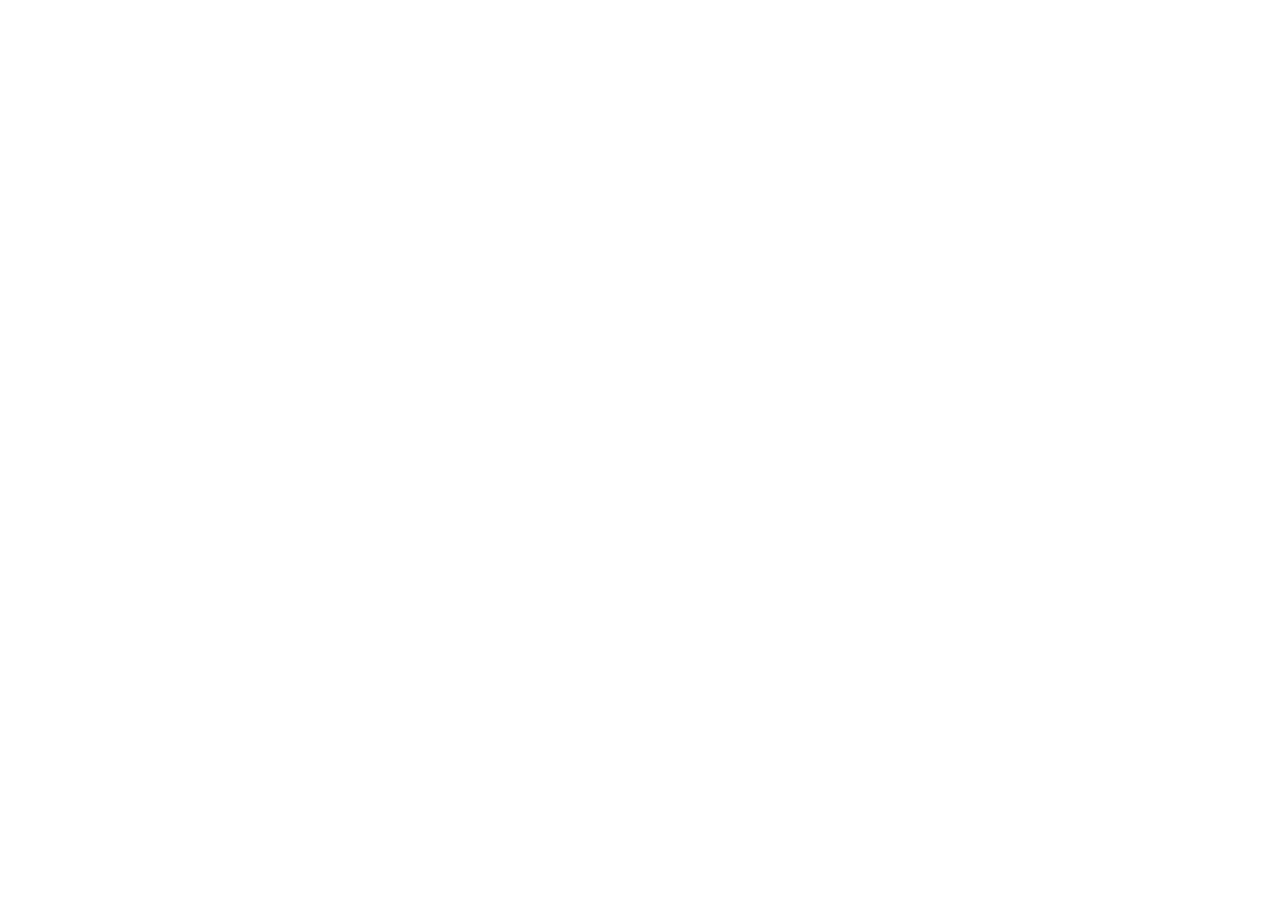
==== Calculator/index.html @ 1c5c176b "initial commit" ====
<!doctype html>
<html lang="en">
  <head>
    <meta charset="UTF-8" />
    <meta name="viewport" content="width=device-width, initial-scale=1.0" />
    <title>Document</title>
    <script src="script.js" defer></script>
    <link rel="stylesheet" href="style.css" />
  </head>
  <body>
    <div class="calculator"></div>
  </body>
</html>
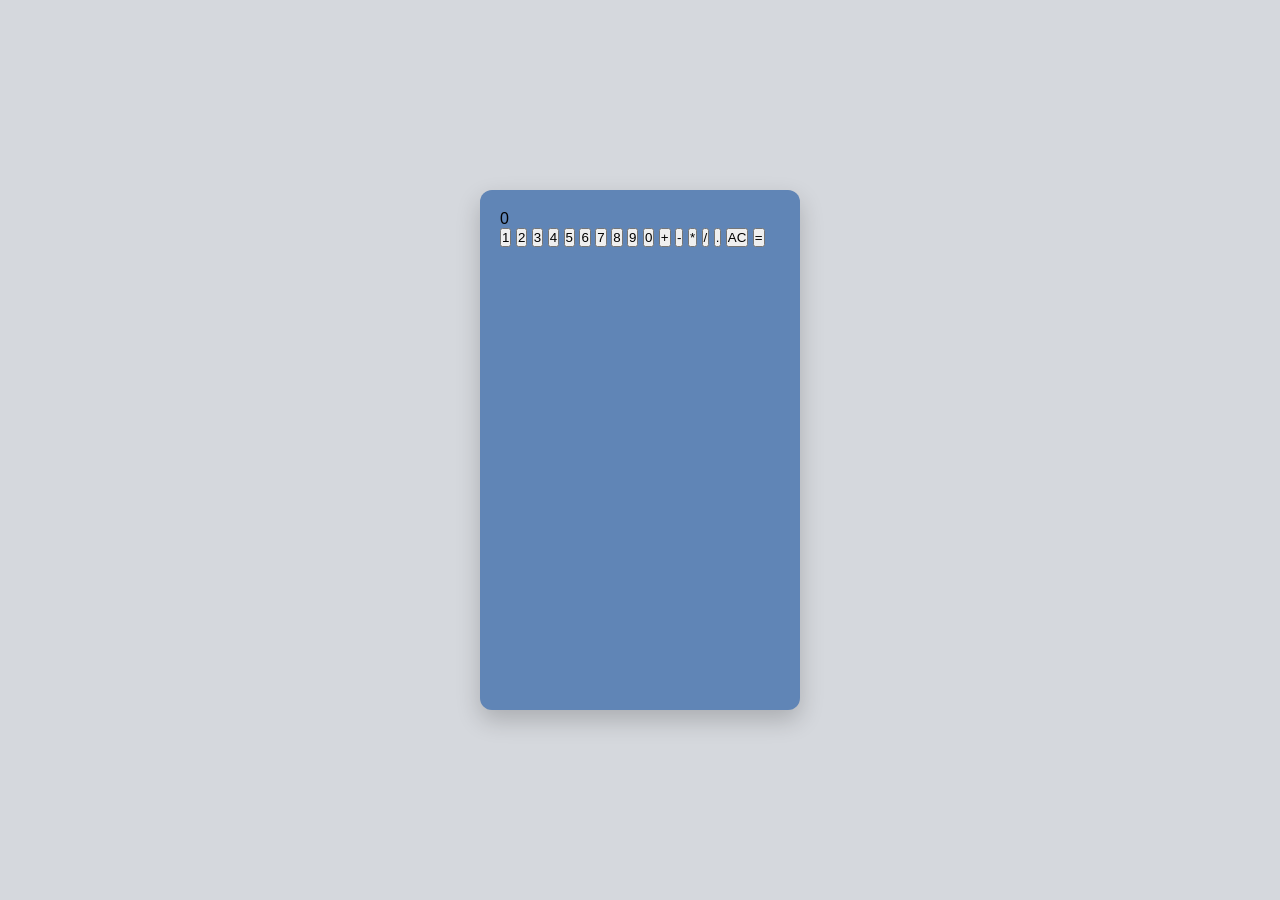
==== commit 7d8c8de7: "added buttons and little bit of styling" ====
--- a/Calculator/index.html
+++ b/Calculator/index.html
@@ -8,6 +8,29 @@
     <link rel="stylesheet" href="style.css" />
   </head>
   <body>
-    <div class="calculator"></div>
+    <div class="calculator">
+      <div class="calculator-screen">0</div>
+      <div class="calculator-buttons">
+        <button class="number" value="1">1</button>
+        <button class="number" value="2">2</button>
+        <button class="number" value="3">3</button>
+        <button class="number" value="4">4</button>
+        <button class="number" value="5">5</button>
+        <button class="number" value="6">6</button>
+        <button class="number" value="7">7</button>
+        <button class="number" value="8">8</button>
+        <button class="number" value="9">9</button>
+        <button class="number" value="0">0</button>
+
+        <button class="operator" value="+">+</button>
+        <button class="operator" value="-">-</button>
+        <button class="operator" value="*">*</button>
+        <button class="operator" value="/">/</button>
+
+        <button class="decimal" value=".">.</button>
+        <button class="all-clear" value="AC">AC</button>
+        <button class="equal-sign" value="=">=</button>
+      </div>
+    </div>
   </body>
 </html>
--- a/Calculator/style.css
+++ b/Calculator/style.css
@@ -0,0 +1,23 @@
+* {
+  box-sizing: border-box;
+  margin: 0;
+  padding: 0;
+}
+
+body {
+  display: flex;
+  justify-content: center;
+  align-items: center;
+  min-height: 100vh;
+  background-color: #d5d8dd;
+  font-family: sans-serif;
+}
+
+.calculator {
+  width: 320px;
+  height: 520px;
+  background-color: #6085b6;
+  border-radius: 12px;
+  box-shadow: 0px 10px 25px rgba(0, 0, 0, 0.2);
+  padding: 20px;
+}
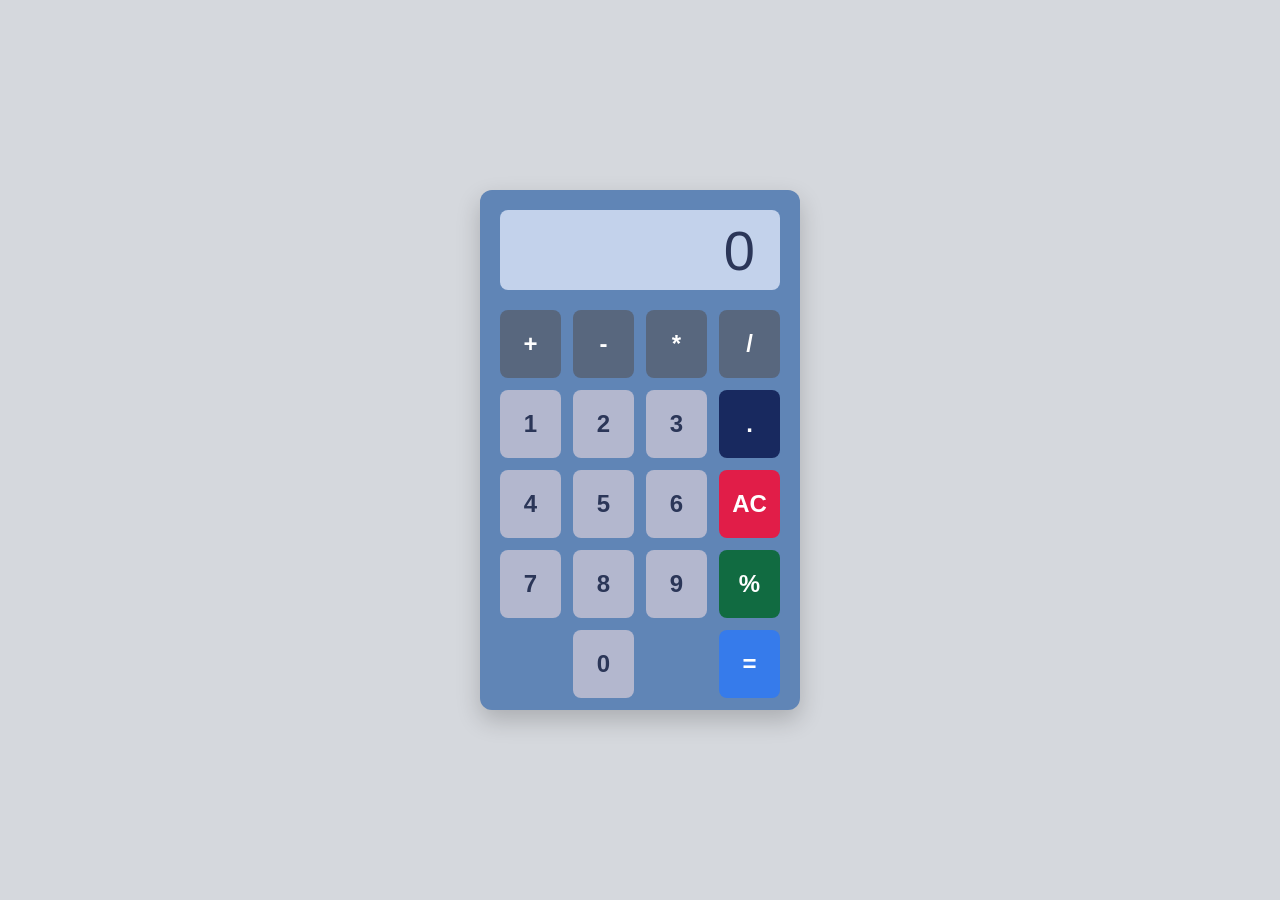
==== commit 1fa1cc26: "style the calculater changed the buttons order and added new operator" ====
--- a/Calculator/index.html
+++ b/Calculator/index.html
@@ -11,25 +11,28 @@
     <div class="calculator">
       <div class="calculator-screen">0</div>
       <div class="calculator-buttons">
-        <button class="number" value="1">1</button>
-        <button class="number" value="2">2</button>
-        <button class="number" value="3">3</button>
-        <button class="number" value="4">4</button>
-        <button class="number" value="5">5</button>
-        <button class="number" value="6">6</button>
-        <button class="number" value="7">7</button>
-        <button class="number" value="8">8</button>
-        <button class="number" value="9">9</button>
-        <button class="number" value="0">0</button>
-
         <button class="operator" value="+">+</button>
         <button class="operator" value="-">-</button>
         <button class="operator" value="*">*</button>
         <button class="operator" value="/">/</button>
 
+        <button class="number" value="1">1</button>
+        <button class="number" value="2">2</button>
+        <button class="number" value="3">3</button>
         <button class="decimal" value=".">.</button>
+
+        <button class="number" value="4">4</button>
+        <button class="number" value="5">5</button>
+        <button class="number" value="6">6</button>
         <button class="all-clear" value="AC">AC</button>
-        <button class="equal-sign" value="=">=</button>
+
+        <button class="number" value="7">7</button>
+        <button class="number" value="8">8</button>
+        <button class="number" value="9">9</button>
+        <button class="percent-btn" value="%">%</button>
+
+        <button class="zero-btn" value="0">0</button>
+        <button class="equal-sign-btn" value="=">=</button>
       </div>
     </div>
   </body>
--- a/Calculator/style.css
+++ b/Calculator/style.css
@@ -21,3 +21,88 @@
   box-shadow: 0px 10px 25px rgba(0, 0, 0, 0.2);
   padding: 20px;
 }
+
+.calculator-screen {
+  display: flex;
+  align-items: center;
+  justify-content: right;
+  width: 280px;
+  height: 80px;
+  background-color: #c3d2eb;
+  color: #2b3658;
+  font-size: 3.5rem;
+  border-radius: 8px;
+  margin-bottom: 20px;
+  padding: 10px 25px;
+}
+
+.calculator-buttons {
+  display: grid;
+  grid-template-columns: repeat(4, 1fr);
+  gap: 12px;
+}
+
+.calculator-buttons button {
+  padding: 20px 0;
+  width: 100%;
+  background-color: #b3b7ce;
+  color: #2b3658;
+  border: none;
+  border-radius: 8px;
+  font-size: 1.5rem;
+  font-weight: bold;
+  cursor: pointer;
+}
+
+.calculator-buttons button:hover {
+  background-color: #9da1b8; /
+}
+
+.calculator-buttons button:active {
+  background-color: #878ba2; 
+  transform: scale(0.95);   
+}
+
+.calculator-buttons .operator{
+    background-color: #58677e;
+    color: #ffffff;
+}
+.operator:hover {
+  background-color: #3b4b63 !important;
+}
+
+.all-clear {
+  background-color: #e11d48 !important; 
+  color: #ffffff !important;           
+}
+.all-clear:hover {
+  background-color: #be123c !important;
+}
+
+/* 3. Style the "=" (Equals) button */
+.equal-sign-btn {
+  grid-column: 4;
+  background-color: #367beb !important; 
+  color: #ffffff !important;           
+}
+.equal-sign-btn:hover {
+  background-color: #2563eb !important;
+}
+
+.decimal {
+    background-color: rgb(24, 41, 95) !important; 
+    color: #ffffff !important;           /* White text */
+}
+
+.decimal:hover {
+    background-color: rgb(12, 25, 68) !important; 
+}
+
+.calculator-buttons .zero-btn{
+    grid-column: 2;
+}
+
+.calculator-buttons .percent-btn{
+    background-color: #116b41;
+    color: #ffffff;
+}
